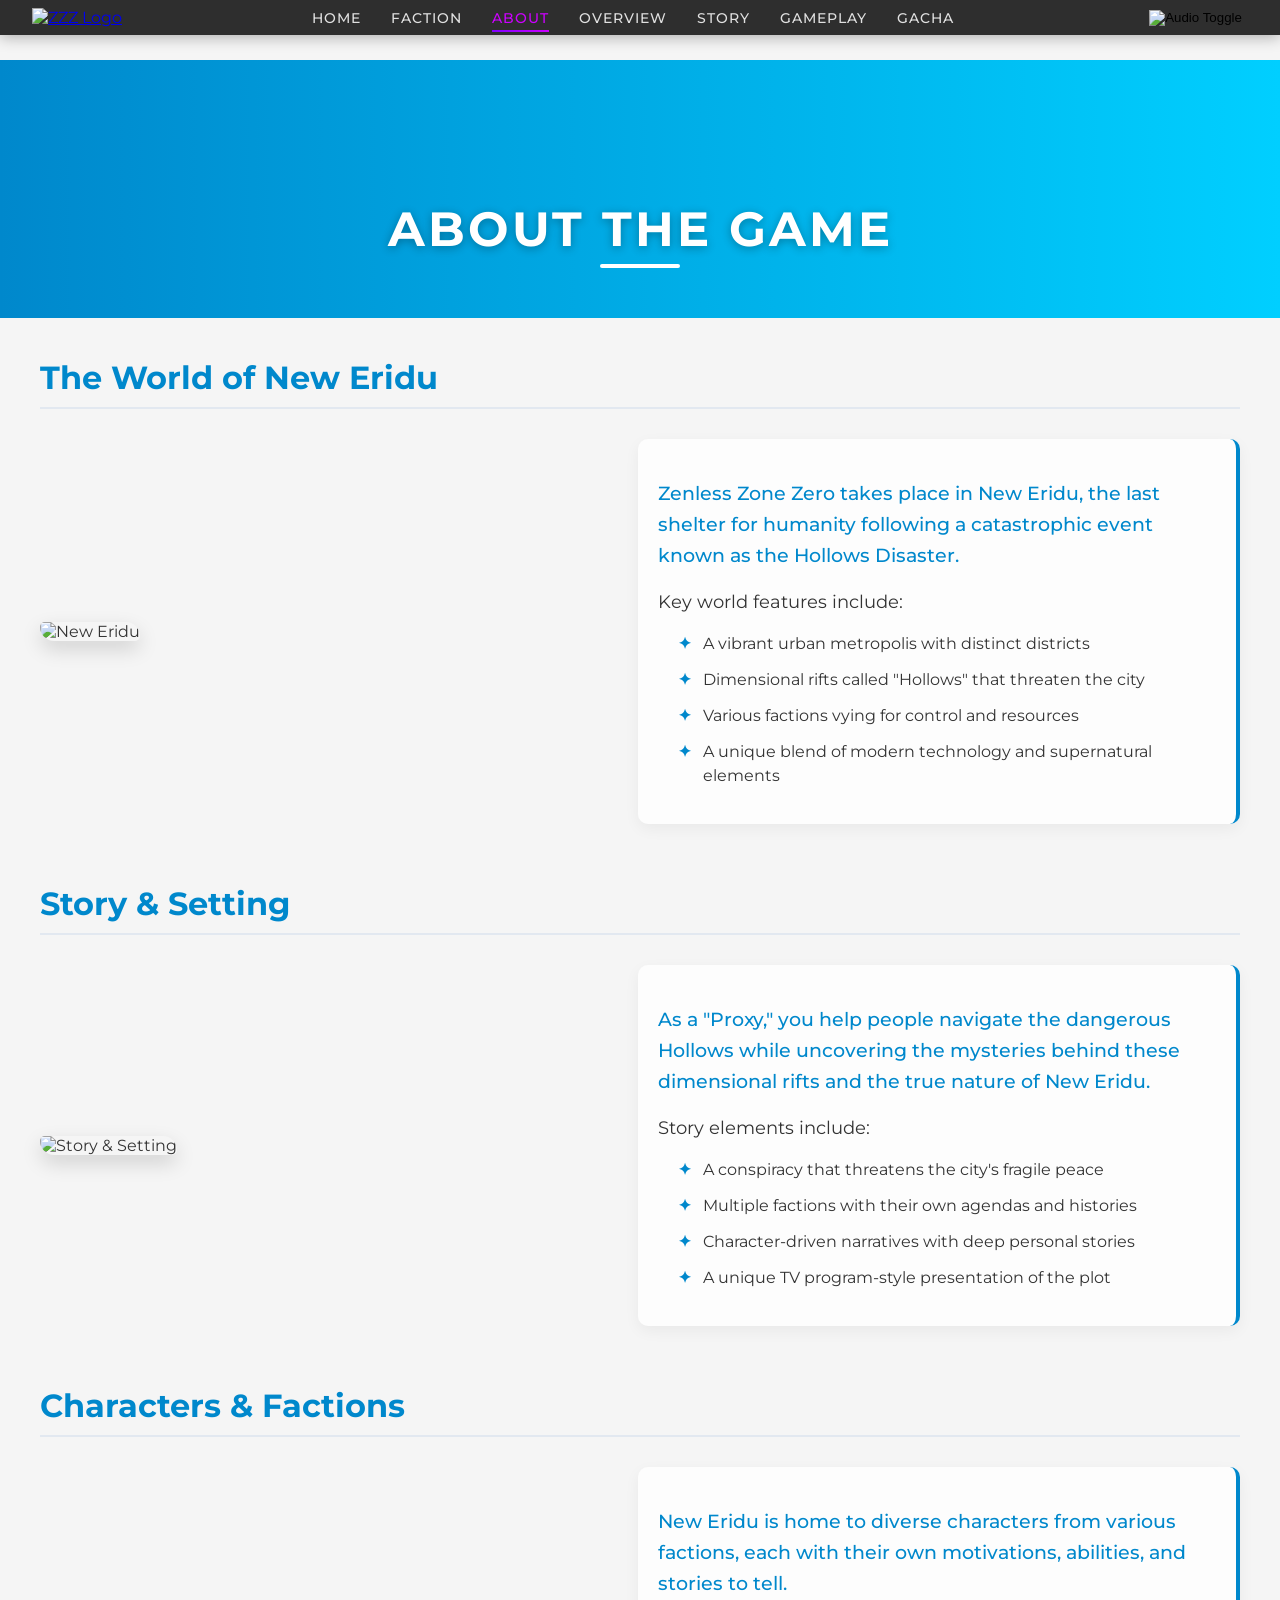
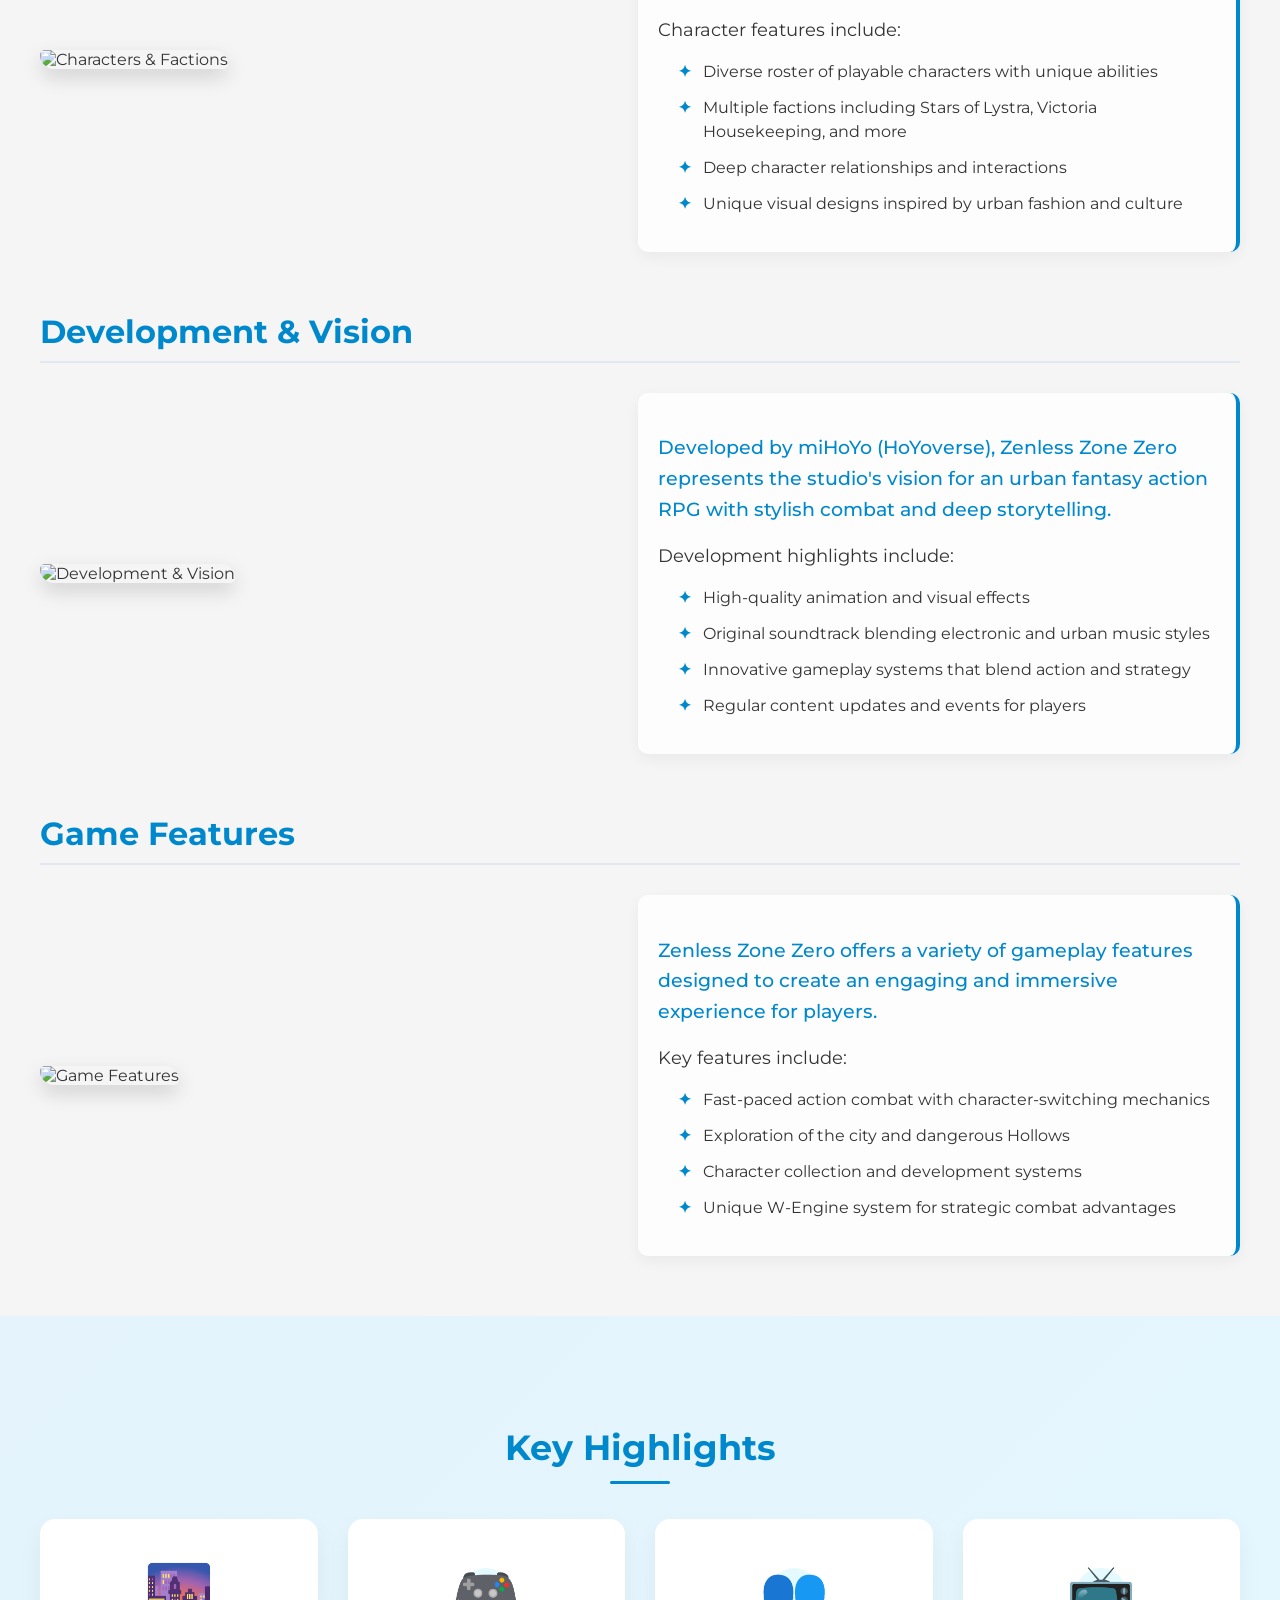
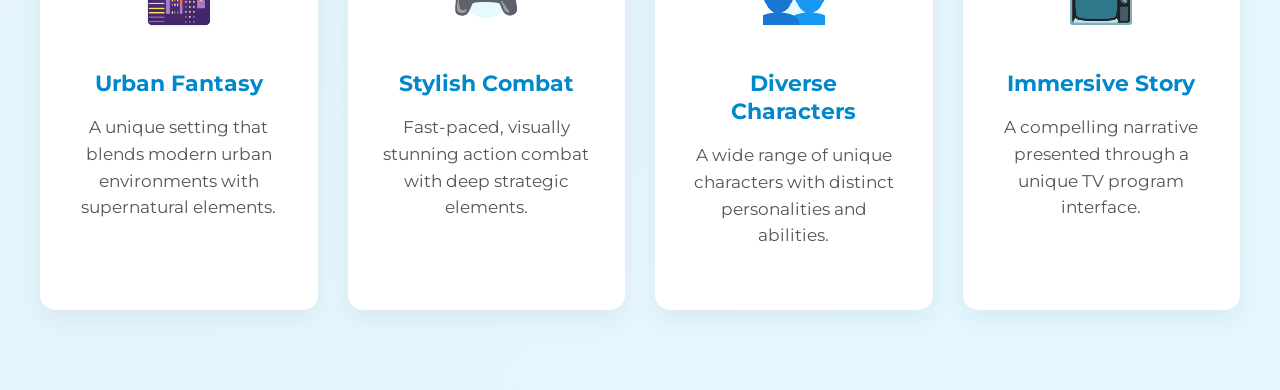
==== about.html @ 1888feba "webdev test" ====
<!DOCTYPE html>
<html lang="en">
<head>
  <meta charset="UTF-8" />
  <meta name="viewport" content="width=device-width, initial-scale=1.0"/>
  <title>Zenless Zone Zero - About</title>
  <link rel="stylesheet" href="about.css"/>
  <link rel="stylesheet" href="navbar.css"/>
  <link href="https://fonts.googleapis.com/css2?family=Montserrat:wght@400;700&display=swap" rel="stylesheet">
</head>
<body>
  <audio id="site-music" src="audio/64-loading-79-101soundboards.mp3" autoplay loop muted></audio>

  <!-- Top Main Navbar -->
  <nav class="navbar">
    <a href="https://zenless.hoyoverse.com/en-us/"><img src="images/zzz.png" alt="ZZZ Logo" class="logo"/></a>
    <ul class="nav-links">
      <li><a href="home.html" >Home</a></li>
      <li><a href="factions.html">Faction</a></li>
      <li><a href="about.html" class="active">About</a></li>
      <li><a href="overview.html">Overview</a></li>
      <li><a href="story.html">Story</a></li>
      <li><a href="gameplay.html">Gameplay</a></li>
      <li><a href="gacha.html">Gacha</a></li>
    </ul>
    <button id="toggle-music">
      <img id="audio-icon" src="miscimages/IconVoiceOnly3.png" alt="Audio Toggle" />
    </button>
  </nav>

  <!-- Header Section -->
  <header class="about-header">
    <div class="header-content">
      <h1 class="about-title">ABOUT THE GAME</h1>
    </div>
  </header>

  <!-- Main Content -->
  <main class="about-content">
    <div class="about-section">
      <h2>The World of New Eridu</h2>
      <div class="about-grid">
        <div class="about-image">
          <img src="miscimages/zzzabout.jpg" alt="New Eridu">
        </div>
        <div class="about-description">
          <p>Zenless Zone Zero takes place in New Eridu, the last shelter for humanity following a catastrophic event known as the Hollows Disaster.</p>
          <p>Key world features include:</p>
          <ul>
            <li>A vibrant urban metropolis with distinct districts</li>
            <li>Dimensional rifts called "Hollows" that threaten the city</li>
            <li>Various factions vying for control and resources</li>
            <li>A unique blend of modern technology and supernatural elements</li>
          </ul>
        </div>
      </div>
    </div>

    <div class="about-section">
      <h2>Story & Setting</h2>
      <div class="about-grid reverse">
        <div class="about-description">
          <p>As a "Proxy," you help people navigate the dangerous Hollows while uncovering the mysteries behind these dimensional rifts and the true nature of New Eridu.</p>
          <p>Story elements include:</p>
          <ul>
            <li>A conspiracy that threatens the city's fragile peace</li>
            <li>Multiple factions with their own agendas and histories</li>
            <li>Character-driven narratives with deep personal stories</li>
            <li>A unique TV program-style presentation of the plot</li>
          </ul>
        </div>
        <div class="about-image">
          <img src="miscimages/zzzabout1.jpg" alt="Story & Setting">
        </div>
      </div>
    </div>

    <div class="about-section">
      <h2>Characters & Factions</h2>
      <div class="about-grid">
        <div class="about-image">
          <img src="miscimages/zzzabout7.webp" alt="Characters & Factions">
        </div>
        <div class="about-description">
          <p>New Eridu is home to diverse characters from various factions, each with their own motivations, abilities, and stories to tell.</p>
          <p>Character features include:</p>
          <ul>
            <li>Diverse roster of playable characters with unique abilities</li>
            <li>Multiple factions including Stars of Lystra, Victoria Housekeeping, and more</li>
            <li>Deep character relationships and interactions</li>
            <li>Unique visual designs inspired by urban fashion and culture</li>
          </ul>
        </div>
      </div>
    </div>

    <div class="about-section">
      <h2>Development & Vision</h2>
      <div class="about-grid reverse">
        <div class="about-description">
          <p>Developed by miHoYo (HoYoverse), Zenless Zone Zero represents the studio's vision for an urban fantasy action RPG with stylish combat and deep storytelling.</p>
          <p>Development highlights include:</p>
          <ul>
            <li>High-quality animation and visual effects</li>
            <li>Original soundtrack blending electronic and urban music styles</li>
            <li>Innovative gameplay systems that blend action and strategy</li>
            <li>Regular content updates and events for players</li>
          </ul>
        </div>
        <div class="about-image">
          <img src="miscimages/zzzabout4.jpg" alt="Development & Vision">
        </div>
      </div>
    </div>

    <div class="about-section">
      <h2>Game Features</h2>
      <div class="about-grid">
        <div class="about-image">
          <img src="miscimages/zzzabout11.png" alt="Game Features">
        </div>
        <div class="about-description">
          <p>Zenless Zone Zero offers a variety of gameplay features designed to create an engaging and immersive experience for players.</p>
          <p>Key features include:</p>
          <ul>
            <li>Fast-paced action combat with character-switching mechanics</li>
            <li>Exploration of the city and dangerous Hollows</li>
            <li>Character collection and development systems</li>
            <li>Unique W-Engine system for strategic combat advantages</li>
          </ul>
        </div>
      </div>
    </div>
  </main>

  <!-- About Features -->
  <section class="about-features">
    <h2>Key Highlights</h2>
    <div class="features-grid">
      <div class="feature-card">
        <div class="feature-icon">🌆</div>
        <h3>Urban Fantasy</h3>
        <p>A unique setting that blends modern urban environments with supernatural elements.</p>
      </div>
      <div class="feature-card">
        <div class="feature-icon">🎮</div>
        <h3>Stylish Combat</h3>
        <p>Fast-paced, visually stunning action combat with deep strategic elements.</p>
      </div>
      <div class="feature-card">
        <div class="feature-icon">👥</div>
        <h3>Diverse Characters</h3>
        <p>A wide range of unique characters with distinct personalities and abilities.</p>
      </div>
      <div class="feature-card">
        <div class="feature-icon">📺</div>
        <h3>Immersive Story</h3>
        <p>A compelling narrative presented through a unique TV program interface.</p>
      </div>
    </div>
  </section>

  <script>
    // Audio Controls
    const audio = document.getElementById('site-music');
    const btn = document.getElementById('toggle-music');
    const icon = document.getElementById('audio-icon');

    btn.onclick = () => {
      if (audio.paused) {
        audio.play();
        icon.src = 'miscimages/IconVoiceOnly3.png';
      } else {
        audio.pause();
        icon.src = 'miscimages/IconVoiceOnly2.png';
      }
    };

    function enableAudio() {
      audio.muted = false;
      audio.volume = 0;
      audio.play().catch((e) => { console.log('Autoplay prevented:', e); });

      let vol = 0;
      const fadeIn = setInterval(() => {
        if (vol < 1) {
          vol += 0.05;
          audio.volume = Math.min(vol, 1);
        } else {
          clearInterval(fadeIn);
        }
      }, 100);

      document.removeEventListener('click', enableAudio);
    }
    document.addEventListener('click', enableAudio);
  </script>

</body>
</html>
---- about.css ----
/* Base Styles */
body {
  margin: 0;
  font-family: 'Montserrat', sans-serif;
  background: #f5f5f5;
  color: #333;
  overflow-x: hidden;
}

/* Navbar */
.navbar {
  display: flex;
  justify-content: space-between;
  align-items: center;
  padding: 0.5em 2em;
  background-color: rgba(255, 255, 255, 0.95);
  position: fixed;
  width: 100%;
  z-index: 100;
  box-shadow: 0 2px 10px rgba(0, 0, 0, 0.1);
}

.logo {
  height: 40px;
}

#toggle-music {
  background: none;
  border: none;
  cursor: pointer;
}

#toggle-music img {
  width: 30px;
  height: 30px;
}

/* About Header */
.about-header {
  padding-top: 80px;
  background: linear-gradient(to right, #0088cc, #00cfff);
  color: white;
  position: relative;
  overflow: hidden;
}

.about-header::before {
  content: '';
  position: absolute;
  top: 0;
  left: 0;
  width: 100%;
  height: 100%;
  background: url('miscimages/zzzabout1.jpg') center/cover no-repeat;
  opacity: 0.15;
  z-index: 1;
}

.header-content {
  max-width: 1200px;
  margin: 0 auto;
  padding: 60px 20px;
  text-align: center;
  position: relative;
  z-index: 2;
}

.about-title {
  font-size: 3rem;
  font-weight: bold;
  margin: 0;
  letter-spacing: 3px;
  text-shadow: 0 2px 10px rgba(0, 0, 0, 0.3);
  position: relative;
  display: inline-block;
}

.about-title::after {
  content: '';
  position: absolute;
  bottom: -10px;
  left: 50%;
  transform: translateX(-50%);
  width: 80px;
  height: 4px;
  background-color: white;
  border-radius: 2px;
}

/* Main Content */
.about-content {
  max-width: 1200px;
  margin: 40px auto;
  padding: 0 20px;
}

.about-section {
  margin-bottom: 60px;
}

.about-section h2 {
  color: #0088cc;
  font-size: 2rem;
  margin-bottom: 30px;
  padding-bottom: 10px;
  border-bottom: 2px solid #e2e8f0;
}

.about-grid {
  display: flex;
  flex-wrap: wrap;
  gap: 40px;
  align-items: center;
  margin-bottom: 20px;
  position: relative;
}

.about-grid.reverse {
  flex-direction: row-reverse;
}

.about-grid::after {
  content: '';
  position: absolute;
  bottom: -30px;
  left: 10%;
  width: 80%;
  height: 1px;
  background: linear-gradient(to right, transparent, #e2e8f0, transparent);
}

.about-grid:last-child::after {
  display: none;
}

.about-image {
  flex: 1;
  min-width: 300px;
  position: relative;
  transition: transform 0.3s ease;
}

.about-image:hover {
  transform: scale(1.02);
}

.about-image img {
  width: 100%;
  height: auto;
  border-radius: 10px;
  box-shadow: 0 8px 20px rgba(0, 0, 0, 0.15);
  transition: all 0.3s ease;
}

.about-grid:nth-child(odd) .about-image img {
  border-top-left-radius: 30px;
  border-bottom-right-radius: 30px;
}

.about-grid:nth-child(even) .about-image img {
  border-top-right-radius: 30px;
  border-bottom-left-radius: 30px;
}

.about-description {
  flex: 1;
  min-width: 300px;
  padding: 20px;
  background-color: rgba(255, 255, 255, 0.8);
  border-radius: 10px;
  box-shadow: 0 5px 15px rgba(0, 0, 0, 0.05);
  position: relative;
  z-index: 2;
  transition: transform 0.3s ease;
}

.about-description:hover {
  transform: translateY(-5px);
}

.about-grid:nth-child(odd) .about-description {
  border-left: 4px solid #0088cc;
}

.about-grid:nth-child(even) .about-description {
  border-right: 4px solid #0088cc;
}

.about-description p {
  line-height: 1.6;
  margin-bottom: 15px;
  font-size: 1.1rem;
  color: #333;
}

.about-description p:first-of-type {
  font-size: 1.2rem;
  font-weight: 500;
  color: #0088cc;
}

.about-description ul {
  padding-left: 20px;
  list-style-type: none;
}

.about-description li {
  margin-bottom: 12px;
  line-height: 1.5;
  position: relative;
  padding-left: 25px;
}

.about-description li:before {
  content: '✦';
  color: #0088cc;
  position: absolute;
  left: 0;
  font-weight: bold;
}

/* About Features */
.about-features {
  background-color: #f0f9ff;
  padding: 80px 20px;
  text-align: center;
  position: relative;
  overflow: hidden;
}

.about-features::before {
  content: '';
  position: absolute;
  top: 0;
  left: 0;
  width: 100%;
  height: 100%;
  background: linear-gradient(135deg, rgba(0, 136, 204, 0.05) 0%, rgba(0, 207, 255, 0.05) 100%);
  z-index: 1;
}

.about-features h2 {
  color: #0088cc;
  font-size: 2.2rem;
  margin-bottom: 50px;
  position: relative;
  z-index: 2;
  display: inline-block;
}

.about-features h2::after {
  content: '';
  position: absolute;
  bottom: -15px;
  left: 50%;
  transform: translateX(-50%);
  width: 60px;
  height: 3px;
  background-color: #0088cc;
  border-radius: 2px;
}

.features-grid {
  display: grid;
  grid-template-columns: repeat(auto-fit, minmax(250px, 1fr));
  gap: 30px;
  max-width: 1200px;
  margin: 0 auto;
  position: relative;
  z-index: 2;
}

.feature-card {
  background-color: white;
  padding: 40px 30px;
  border-radius: 15px;
  box-shadow: 0 10px 25px rgba(0, 0, 0, 0.05);
  transition: all 0.4s ease;
  position: relative;
  overflow: hidden;
  border-bottom: 4px solid transparent;
}

.feature-card::before {
  content: '';
  position: absolute;
  top: 0;
  left: 0;
  width: 100%;
  height: 5px;
  background: linear-gradient(to right, #0088cc, #00cfff);
  opacity: 0;
  transition: opacity 0.4s ease;
}

.feature-card:hover {
  transform: translateY(-15px);
  border-bottom: 4px solid #0088cc;
}

.feature-card:hover::before {
  opacity: 1;
}

.feature-icon {
  font-size: 3.5rem;
  margin-bottom: 20px;
  display: inline-block;
  position: relative;
  z-index: 1;
}

.feature-icon::after {
  content: '';
  position: absolute;
  width: 50px;
  height: 50px;
  background-color: rgba(0, 207, 255, 0.1);
  border-radius: 50%;
  top: 50%;
  left: 50%;
  transform: translate(-50%, -50%);
  z-index: -1;
  transition: all 0.3s ease;
}

.feature-card:hover .feature-icon::after {
  width: 70px;
  height: 70px;
  background-color: rgba(0, 207, 255, 0.2);
}

.feature-card h3 {
  color: #0088cc;
  margin-bottom: 15px;
  font-size: 1.4rem;
  font-weight: 700;
}

.feature-card p {
  line-height: 1.6;
  color: #555;
  font-size: 1.05rem;
}

/* Responsive Design */
@media (max-width: 768px) {
  .about-grid, .about-grid.reverse {
    flex-direction: column;
  }
  
  .about-image, .about-description {
    width: 100%;
  }
  
  .about-title {
    font-size: 2rem;
  }
  
  .about-section h2 {
    font-size: 1.8rem;
  }
  
  .features-grid {
    grid-template-columns: 1fr;
    padding: 0 10px;
  }
  
  .about-grid:nth-child(odd) .about-description,
  .about-grid:nth-child(even) .about-description {
    border-left: none;
    border-right: none;
    border-top: 4px solid #0088cc;
  }
  
  .about-grid:nth-child(odd) .about-image img,
  .about-grid:nth-child(even) .about-image img {
    border-radius: 10px;
  }
  
  .about-description {
    margin-top: -20px;
    z-index: 3;
  }
  
  .about-image {
    margin-bottom: 30px;
  }
  
  .header-content {
    padding: 40px 20px;
  }
  
  .about-title::after {
    width: 60px;
    bottom: -8px;
  }
  
  .about-features {
    padding: 60px 15px;
  }
  
  .feature-card {
    padding: 30px 20px;
  }
}

@media (max-width: 480px) {
  .about-title {
    font-size: 1.8rem;
  }
  
  .about-section h2 {
    font-size: 1.6rem;
  }
  
  .about-description p:first-of-type {
    font-size: 1.1rem;
  }
  
  .about-description p {
    font-size: 1rem;
  }
  
  .feature-icon {
    font-size: 3rem;
  }
  
  .feature-card h3 {
    font-size: 1.3rem;
  }
  
  .feature-card p {
    font-size: 1rem;
  }
}
---- navbar.css ----
/* Base Styles */
body {
  margin: 0;
  font-family: 'Montserrat', sans-serif;
  padding-top: 60px; /* Add space for fixed navbar */
}

/* Navbar */
.navbar {
  display: flex;
  justify-content: space-between;
  align-items: center;
  padding: 0.5em 2em;
  background-color: rgba(25, 25, 25, 0.9);
  position: fixed;
  top: 0;
  left: 0;
  width: 100%;
  z-index: 100;
  box-shadow: 0 2px 15px rgba(0, 0, 0, 0.3);
  box-sizing: border-box;
}

.logo {
  height: 40px;
  transition: transform 0.3s ease, filter 0.3s ease;
}

.logo:hover {
  transform: scale(1.1);
  filter: drop-shadow(0 0 5px rgba(128, 0, 255, 0.7));
}

.nav-links {
  display: flex;
  list-style: none;
  margin: 0;
  padding: 0;
}

.nav-links li {
  margin: 0 15px;
}

.nav-links a {
  color: #e0e0e0;
  text-decoration: none;
  font-weight: 500;
  font-size: 0.9rem;
  letter-spacing: 1px;
  text-transform: uppercase;
  padding: 5px 0;
  position: relative;
  transition: all 0.3s ease;
}

.nav-links a::after {
  content: '';
  position: absolute;
  bottom: 0;
  left: 0;
  width: 0;
  height: 2px;
  background: linear-gradient(to right, #8000ff, #cc00ff);
  transition: width 0.3s ease;
}

.nav-links a:hover {
  color: #cc00ff;
}

.nav-links a:hover::after {
  width: 100%;
}

.nav-links a.active {
  color: #cc00ff;
}

.nav-links a.active::after {
  width: 100%;
  background: linear-gradient(to right, #8000ff, #cc00ff);
}

#toggle-music {
  background: none;
  border: none;
  cursor: pointer;
  transition: transform 0.3s ease;
}

#toggle-music:hover {
  transform: scale(1.1);
}

#toggle-music img {
  width: 30px;
  height: 30px;
}
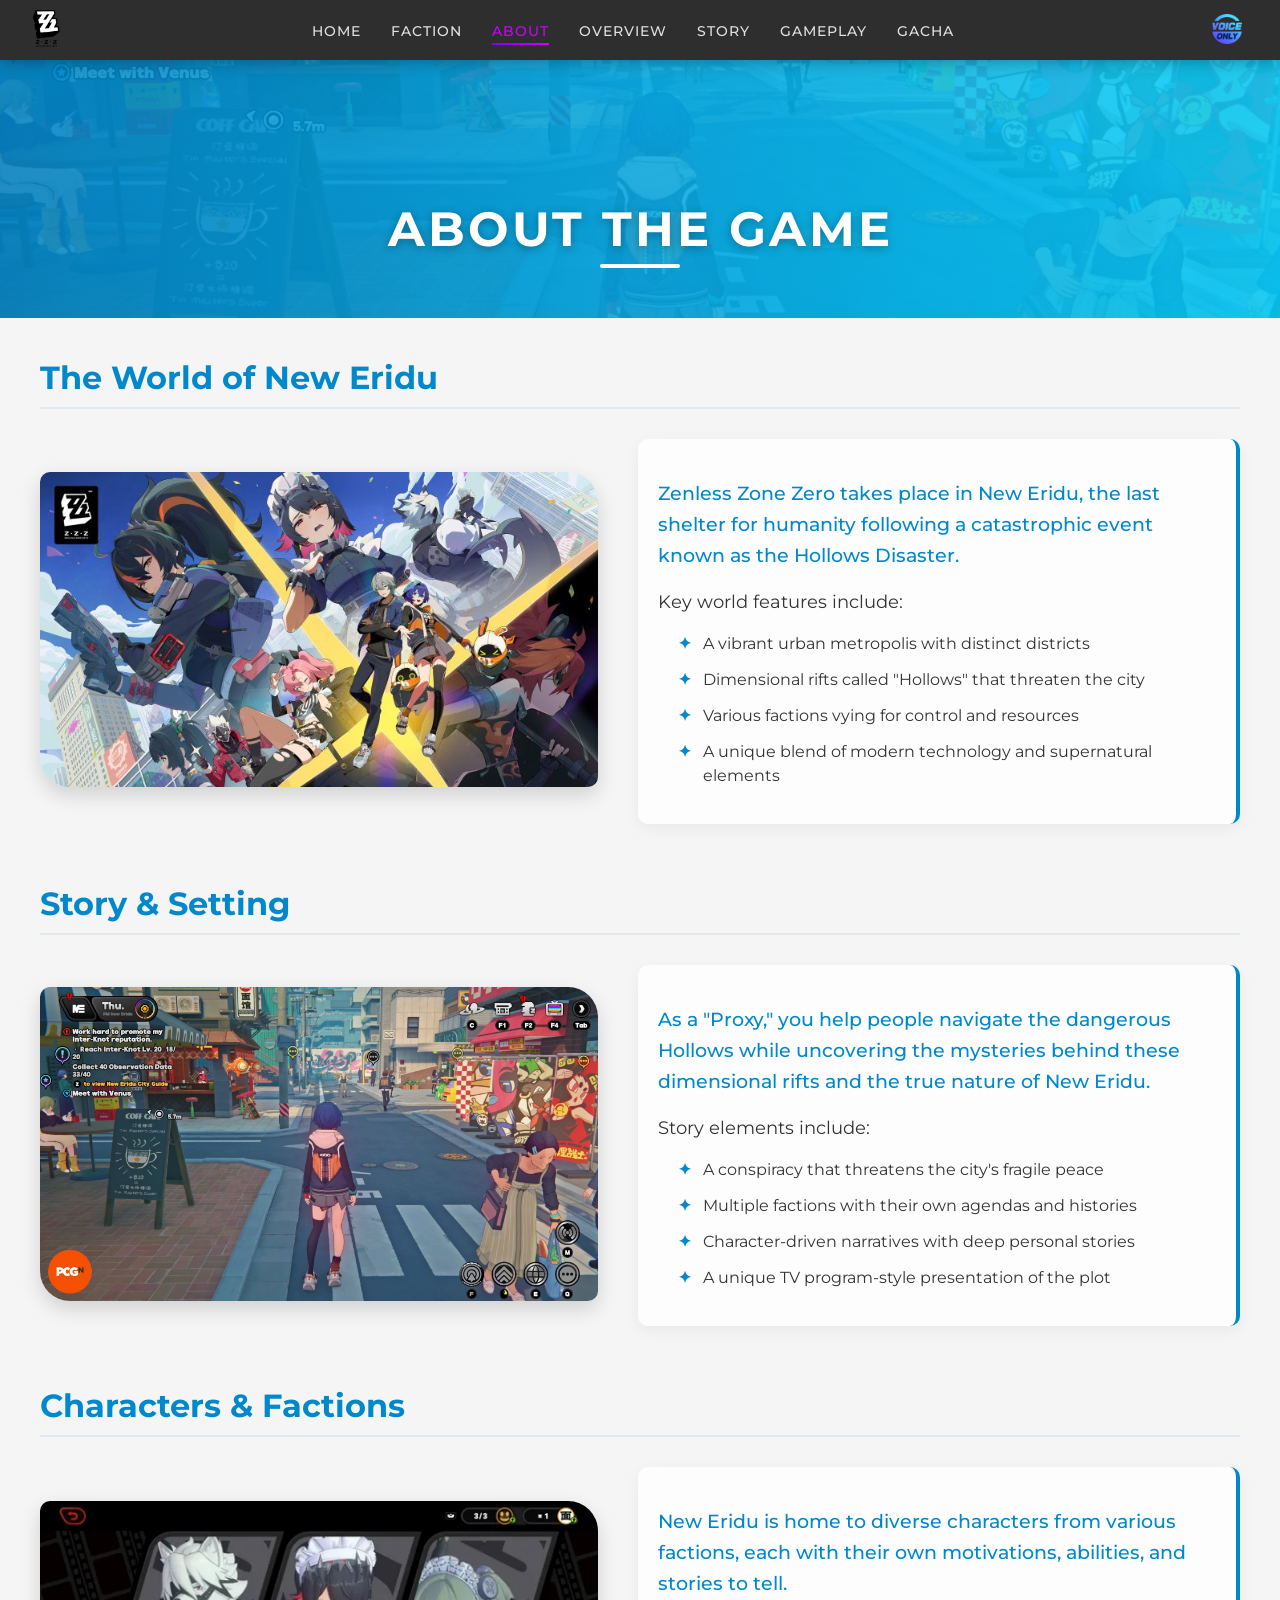
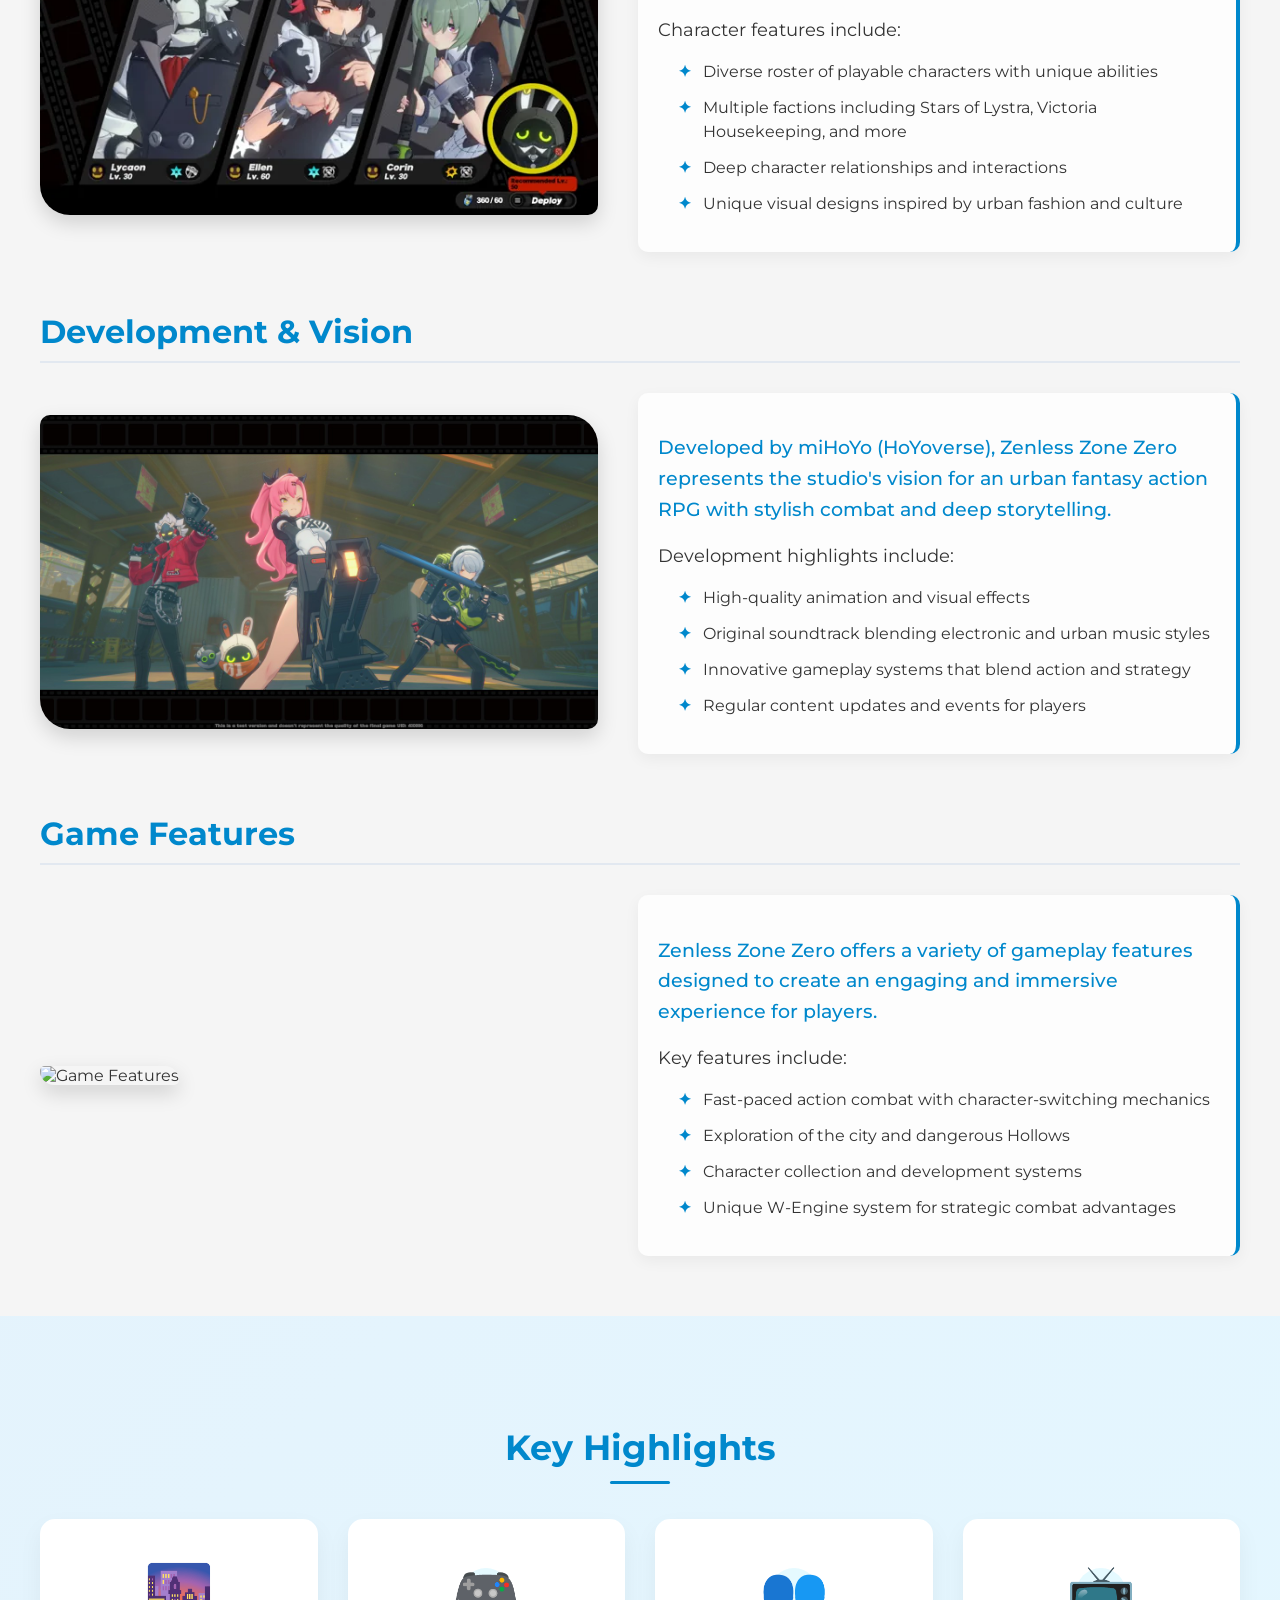
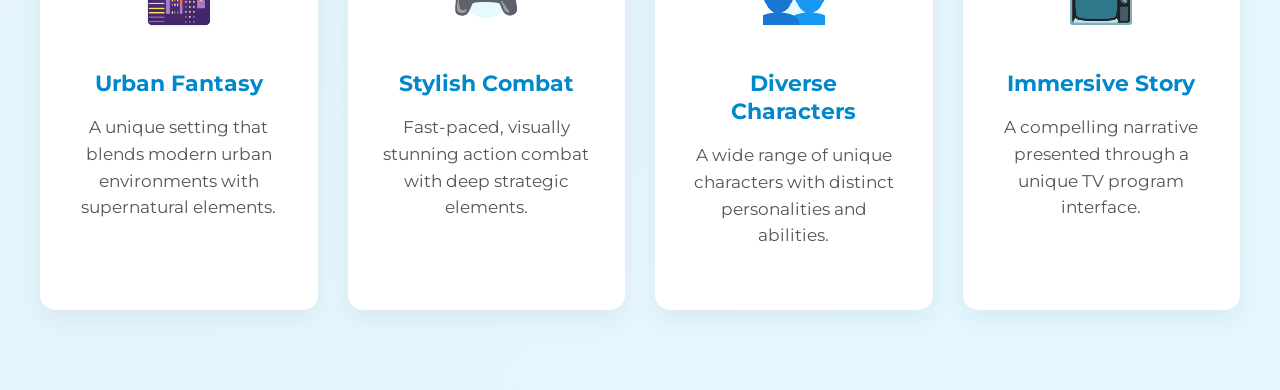
==== commit 7b9237ea: "Update about.html" ====
--- a/about.html
+++ b/about.html
@@ -9,7 +9,7 @@
   <link href="https://fonts.googleapis.com/css2?family=Montserrat:wght@400;700&display=swap" rel="stylesheet">
 </head>
 <body>
-  <audio id="site-music" src="audio/64-loading-79-101soundboards.mp3" autoplay loop muted></audio>
+  <audio id="site-music" src="64-loading-79-101soundboards.mp3" autoplay loop muted></audio>
 
   <!-- Top Main Navbar -->
   <nav class="navbar">
@@ -197,4 +197,4 @@
   </script>
 
 </body>
-</html>+</html>
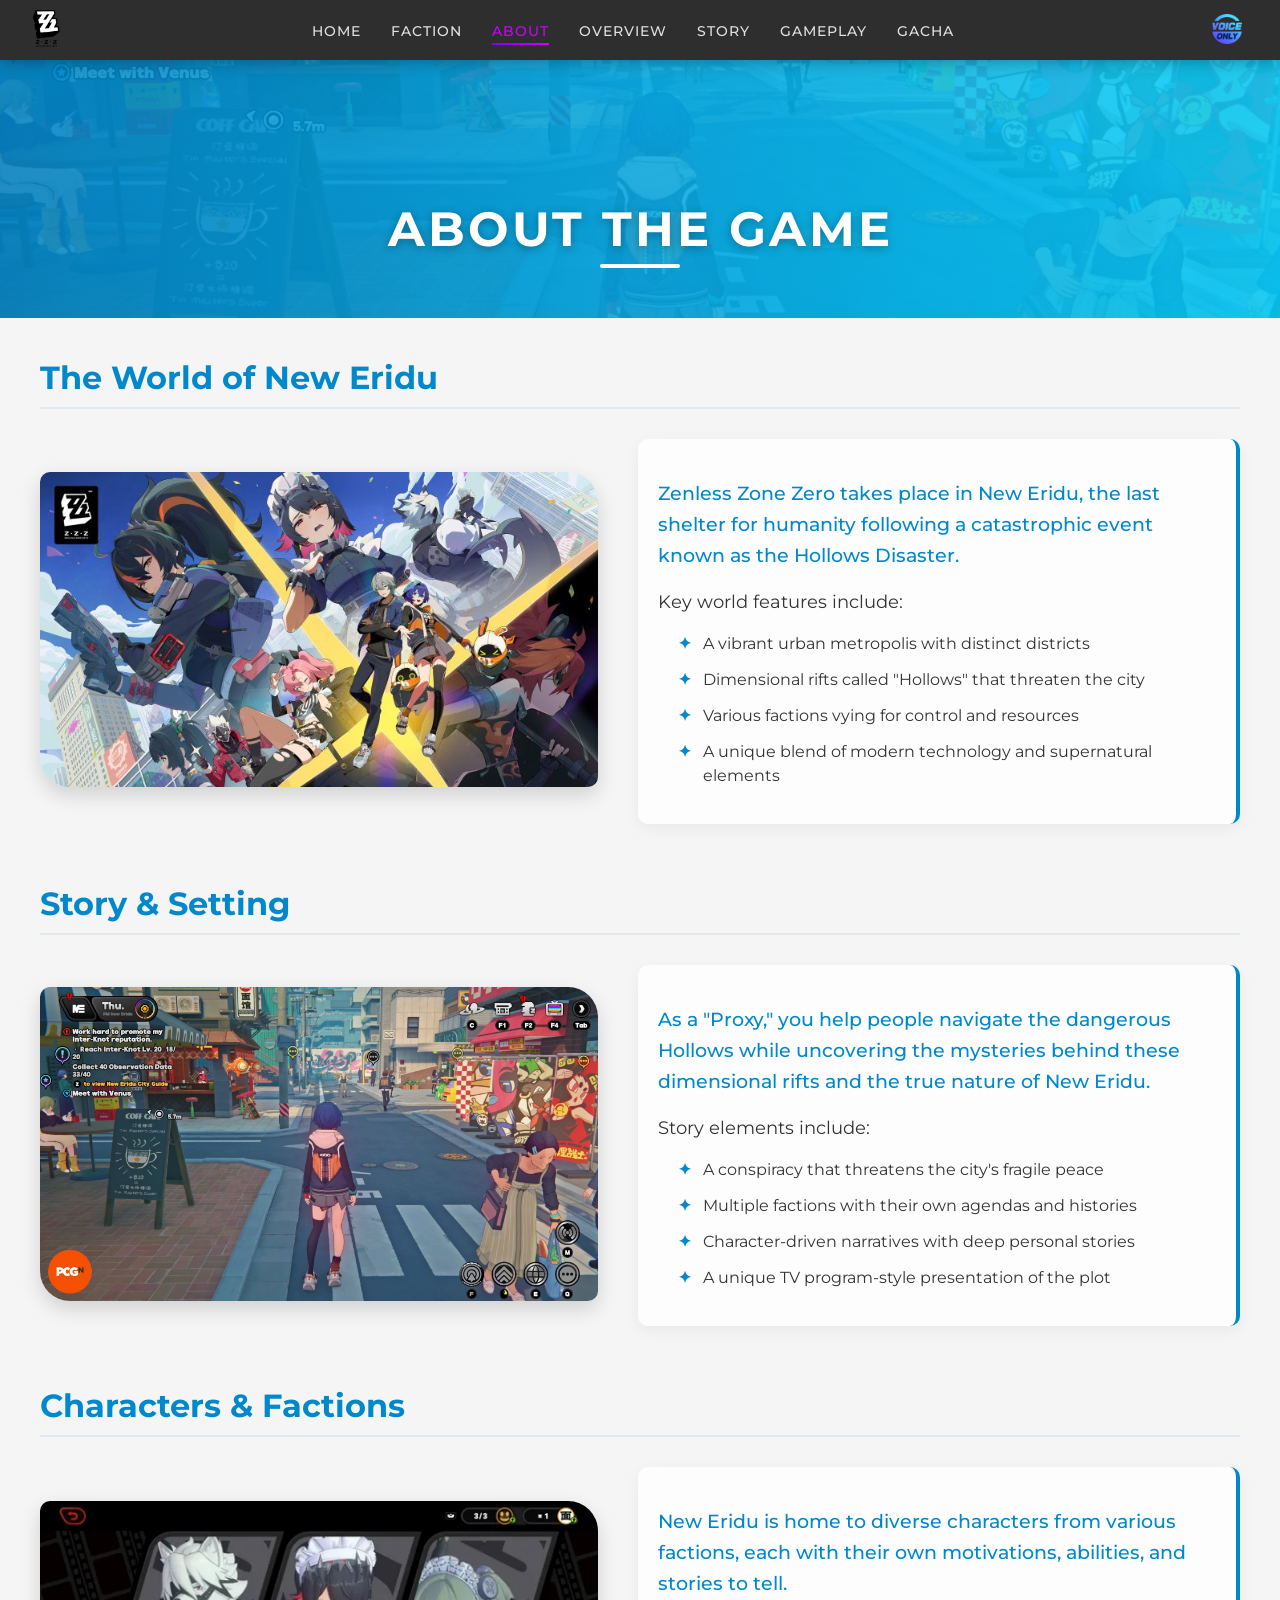
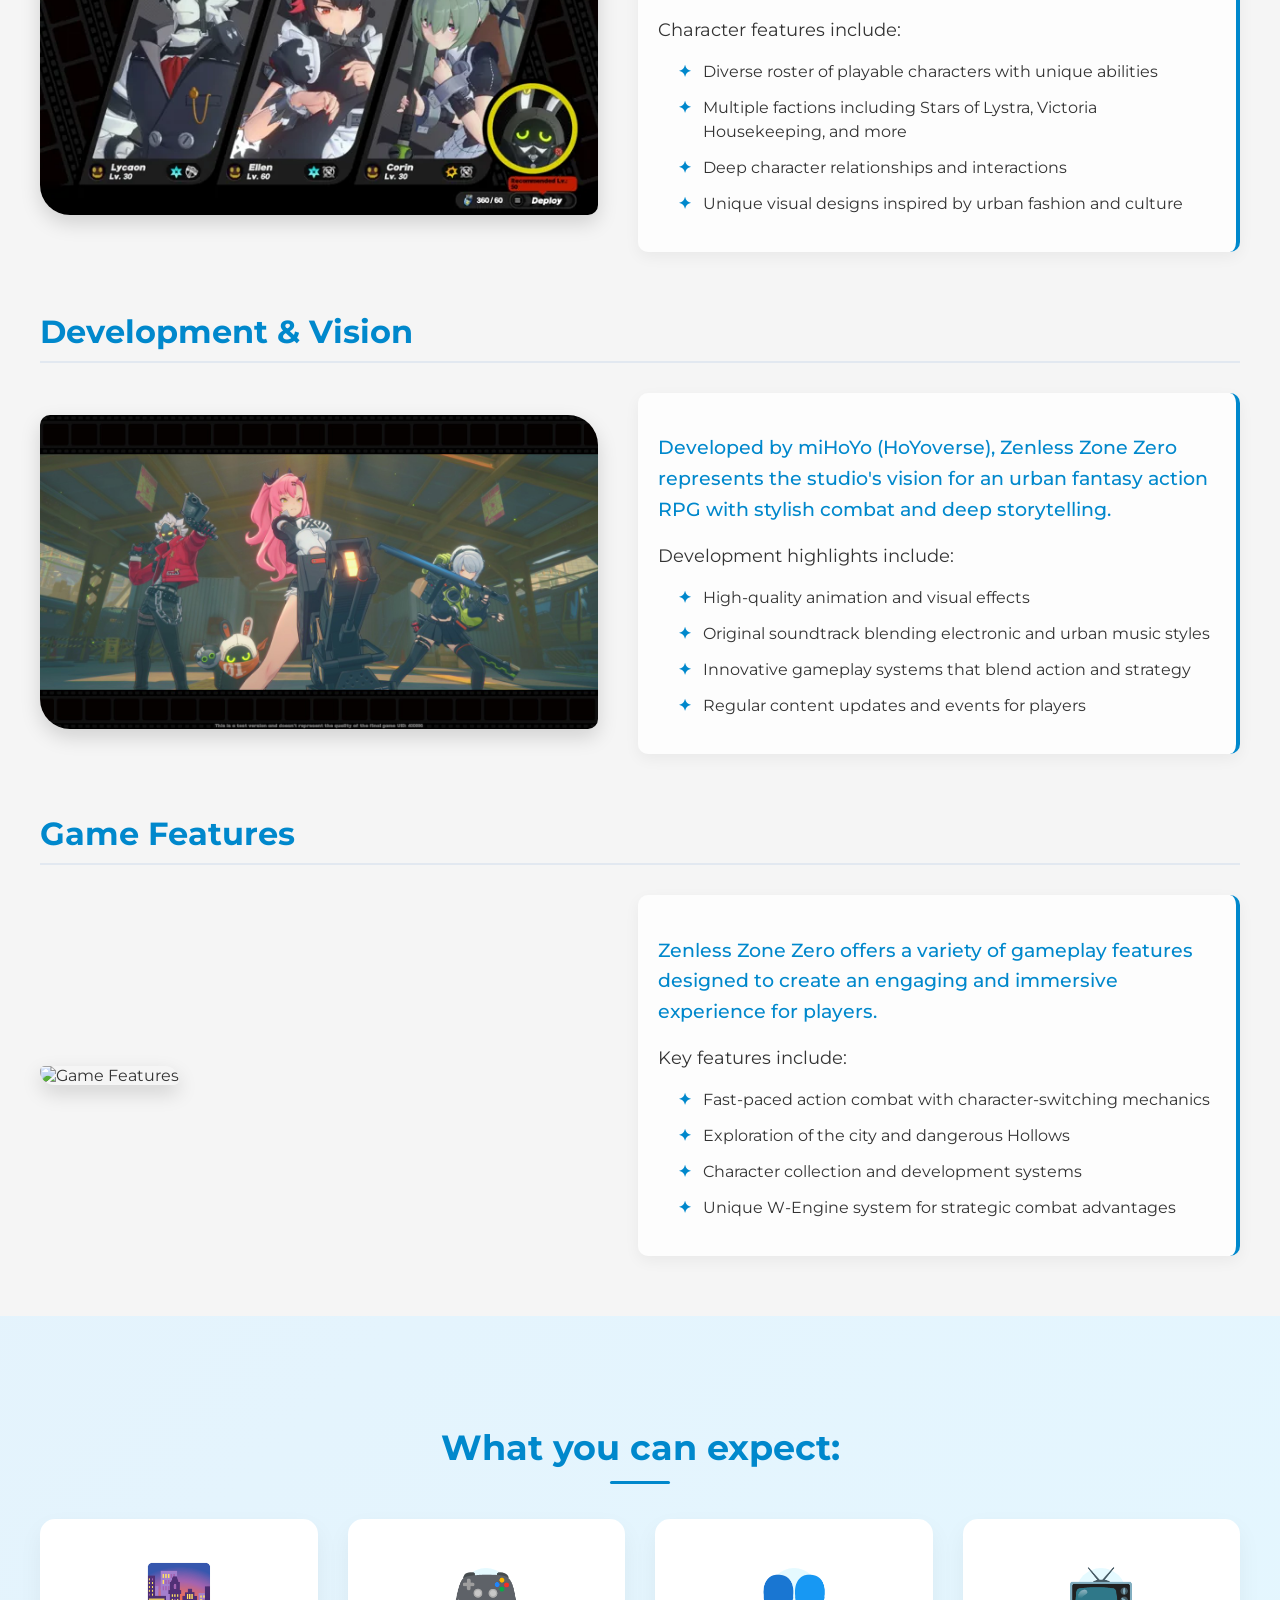
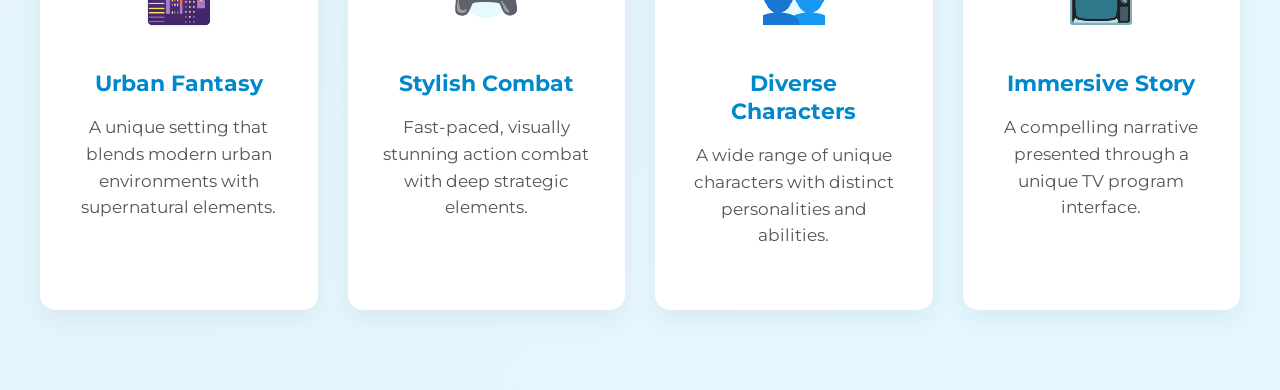
==== commit 8ad5bb17: "Update about.html" ====
--- a/about.html
+++ b/about.html
@@ -135,7 +135,7 @@
 
   <!-- About Features -->
   <section class="about-features">
-    <h2>Key Highlights</h2>
+    <h2>What you can expect:</h2>
     <div class="features-grid">
       <div class="feature-card">
         <div class="feature-icon">🌆</div>
